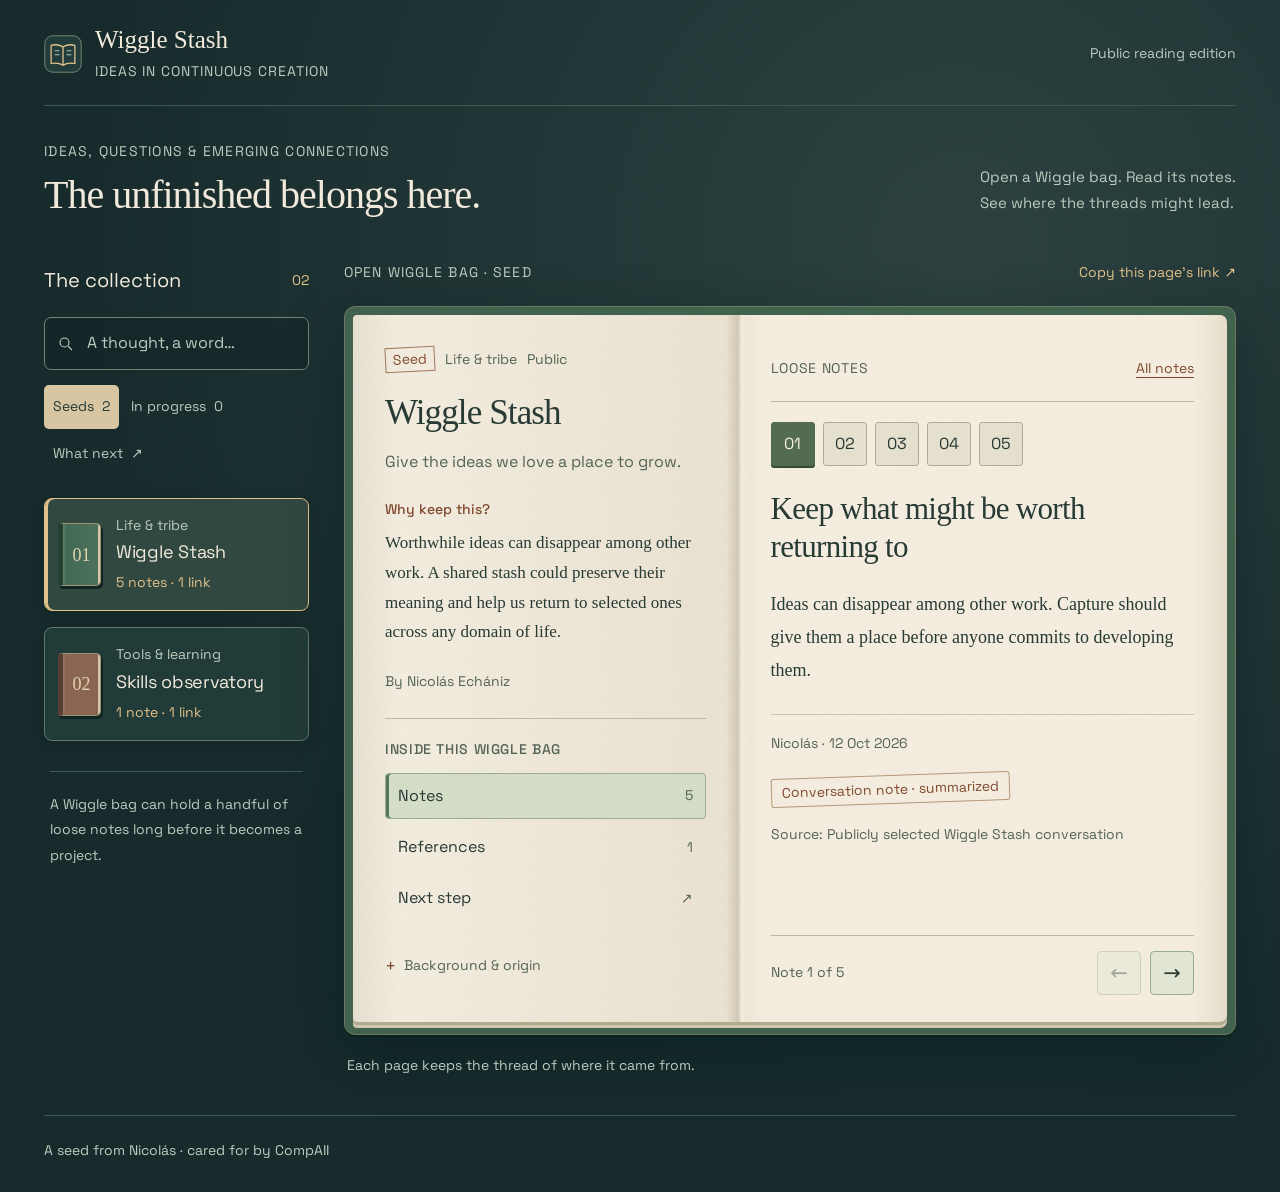
==== public/wiggle-stash/index.html @ ef26df91 "Move Wiggle Stash to its own URL and migrate active bag naming" ====
<!doctype html>
<html lang="en">
<head>
  <meta charset="utf-8">
  <meta name="viewport" content="width=device-width, initial-scale=1">
  <meta name="description" content="Shared Wiggle bags for ideas in continuous creation. Open a bag, read its notes and follow its linked material.">
  <meta name="theme-color" content="#172b2c">
  <title>Wiggle Stash · The tribe's exploration journal</title>
  <link rel="icon" href="mark.svg" type="image/svg+xml">
  <link rel="stylesheet" href="style.css">
  <script src="app.js" defer></script>
</head>
<body>
  <a class="skip" href="#notebook">Skip to the open notebook</a>
  <div class="shell">
    <header class="masthead"><a class="brand" href="./"><img src="mark.svg" width="38" height="38" alt=""><span>Wiggle Stash<small>IDEAS IN CONTINUOUS CREATION</small></span></a><div class="home-links"><span class="public-label">Public reading edition</span></div></header>
    <main>
      <div class="welcome"><div><p class="eyebrow">IDEAS, QUESTIONS & EMERGING CONNECTIONS</p><h1>The unfinished belongs here.</h1></div><p>Open a Wiggle bag. Read its notes. <br>See where the threads might lead.</p></div>
      <div class="desk">
        <aside class="collection" aria-labelledby="collection-title">
          <div class="collection-heading"><h2 id="collection-title">The collection</h2><span id="collection-count">—</span></div>
          <label class="search"><span class="sr-only">Search Wiggle bags and notes</span><svg width="18" height="18" viewBox="0 0 24 24" fill="none" aria-hidden="true"><circle cx="10" cy="10" r="6" stroke="currentColor" stroke-width="1.5"/><path d="m15 15 5 5" stroke="currentColor" stroke-width="1.5"/></svg><input id="search" type="search" placeholder="A thought, a word…" autocomplete="off"></label>
          <div class="views" role="group" aria-label="Wiggle bag collection view"><button type="button" data-view="seeds" aria-pressed="true">Seeds <span id="seed-count">—</span></button><button type="button" data-view="progress" aria-pressed="false">In progress <span id="progress-count">—</span></button><button type="button" data-view="next" aria-pressed="false">What next <span aria-hidden="true">↗</span></button></div>
          <div id="bags" class="bag-list"><p class="loading">Opening the collection…</p></div>
          <p class="collection-note">A Wiggle bag can hold a handful of loose notes long before it becomes a project.</p>
          <p class="sr-only" id="result-status" role="status" aria-live="polite"></p>
        </aside>
        <section class="notebook-area" id="notebook" aria-label="Open Wiggle bag" tabindex="-1">
          <div class="notebook-topline"><span id="notebook-label">OPEN WIGGLE BAG</span><button type="button" id="share" disabled>Copy this page's link <span aria-hidden="true">↗</span></button></div>
          <div class="binding" id="binding" hidden>
            <div class="book-spread">
              <section class="context-page" id="bag-context" aria-label="Wiggle bag background"></section>
              <section class="entry-page" aria-labelledby="entry-title">
                <div class="entry-topline"><span id="entry-section">LOOSE NOTES</span><button type="button" id="show-notes">All notes</button></div>
                <div id="note-index" class="note-index" role="group" aria-label="Choose a note"></div>
                <div class="entry-content" id="entry-content"></div>
                <div class="entry-footer"><span id="page-position"></span><div class="page-turns"><button type="button" id="previous" aria-label="Previous note">←</button><button type="button" id="next" aria-label="Next note">→</button></div></div>
              </section>
            </div>
          </div>
          <div id="empty-reader" class="empty-reader"><h2>A place for what comes next.</h2><p>The first Wiggle bags are opening.</p></div>
          <div class="notebook-bottomline"><p id="reader-hint">Every page keeps the thread of where it came from.</p><span id="share-status" role="status"></span></div>
        </section>
      </div>
    </main>
    <footer><span>A seed from Nicolás · cared for by CompAII</span></footer>
    <noscript><p class="no-script">Wiggle Stash needs JavaScript to open its Wiggle bags. Ideas can rest here before becoming projects; we care for the stash through conversation.</p></noscript>
  </div>
</body>
</html>
---- public/wiggle-stash/style.css ----
@font-face {font-family:'Space Grotesk';src:url('fonts/space-grotesk-latin.woff2') format('woff2');font-weight:300 700;font-style:normal;font-display:swap}
:root {color-scheme:dark;--desk:#172b2c;--ink:#f1eadc;--muted:#bdcbbf;--amber:#e1c18a;--paper:#f0e9dc;--paper-ink:#283a34;--paper-muted:#536356;--rust:#81492e;--line:#405752;--serif:Georgia,'Times New Roman',serif}
* {box-sizing:border-box}
body {margin:0;background:radial-gradient(ellipse at 75% 20%,#2c4140,transparent 65%),var(--desk);color:var(--ink);font:16px/1.65 'Space Grotesk',system-ui,sans-serif}
button,input {font:inherit}
button {cursor:pointer;touch-action:manipulation}
a {color:var(--amber);text-decoration:none}
a:hover {text-decoration:underline}
button:focus-visible,a:focus-visible,input:focus-visible,section[tabindex]:focus-visible {outline:2px solid var(--amber);outline-offset:4px}
button:disabled {cursor:default;opacity:.4}
[hidden] {display:none!important}
.shell {max-width:1510px;padding:0 44px;margin:0 auto}
.masthead {display:flex;align-items:center;justify-content:space-between;gap:20px;flex-wrap:wrap;padding:25px 0 23px;border-bottom:1px solid var(--line)}
.brand {display:flex;align-items:center;gap:13px;color:var(--ink);font:25px/1.2 var(--serif)}
.brand img {flex-shrink:0}
.brand small {display:block;font:14px/1.6 'Space Grotesk',sans-serif;letter-spacing:.065em;color:var(--muted);margin-top:5px}
.home-links {display:flex;align-items:center;gap:23px;font-size:14px;flex-wrap:wrap}
.public-label {color:var(--muted)}
.home-links a {color:var(--ink)}
.home-links a span {color:var(--amber);margin-left:6px}
.welcome {display:flex;align-items:end;justify-content:space-between;gap:24px;flex-wrap:wrap;padding:35px 0 32px}
.eyebrow {font-size:14px;line-height:1.5;color:var(--muted);letter-spacing:.09em;margin:0 0 10px}
h1 {font:40px/1.15 var(--serif);letter-spacing:-.025em;margin:0}
.welcome>p {font-size:15px;color:var(--muted);margin:0 0 3px;line-height:1.7}
.desk {display:grid;grid-template-columns:265px minmax(0,1fr);gap:35px;align-items:start}
.collection {padding:14px 0 0;min-width:0}
.collection-heading {display:flex;justify-content:space-between;align-items:center;gap:12px;margin-bottom:20px}
.collection-heading h2 {font-size:20px;font-weight:400;margin:0}
.collection-heading>span {color:var(--amber);font-size:14px}
.search {display:flex;align-items:center;gap:10px;border:1px solid #708476;border-radius:7px;padding:11px 12px;color:var(--muted);background:#12222580}
.search svg {flex-shrink:0}
.search input {color:var(--ink);font-size:16px;background:none;border:0;min-width:0;width:100%}
.search input::placeholder {color:var(--muted)}
.views {display:flex;gap:3px;flex-wrap:wrap;margin:15px 0 22px}
.views button {border:0;background:none;color:var(--muted);font-size:14px;min-height:44px;padding:6px 9px;border-radius:5px}
.views button span {margin-left:4px}
.views button[aria-pressed=true] {background:#d8c6a3;color:#263b34}
.bag-list {display:flex;flex-direction:column;gap:16px}
.bag-choice {display:flex;align-items:center;gap:15px;width:100%;text-align:left;color:var(--ink);padding:16px 13px;background:#213b38;border:1px solid #61796d;border-radius:8px;box-shadow:0 4px 16px #07151333;transition:border-color .15s,background .15s}
.bag-choice[aria-pressed=true] {background:#314840;border-color:var(--amber);box-shadow:inset 3px 0 0 var(--amber),0 4px 16px #07151333}
.bag-choice:hover {background:#354d44;border-color:var(--amber)}
.mini-journal {display:grid;place-items:center;flex-shrink:0;width:43px;height:63px;border-radius:2px 5px 5px 2px;border:1px solid #9b9475;border-left:5px solid #233f34;background:linear-gradient(90deg,#628368 0%,#426a56 8%,#4c715b 95%,#d4c7ac 95%);color:#e5d4b0;box-shadow:2px 3px 0 #102522;font:18px/1 var(--serif)}
.bag-choice:nth-child(2n) .mini-journal {background:linear-gradient(90deg,#9d7763 0%,#896552 8%,#896552 95%,#d4c7ac 95%);border-left-color:#573f36}
.choice-copy {display:block;min-width:0}
.choice-domain {font-size:14px;color:var(--muted);display:block;line-height:1.45}
.choice-title {font-size:18px;line-height:1.35;display:block;margin:5px 0 7px;letter-spacing:-.015em}
.choice-count {font-size:14px;color:var(--amber);display:block}
.collection-note {color:var(--muted);font-size:14px;line-height:1.8;margin:30px 6px 0;border-top:1px solid var(--line);padding-top:20px}
.notebook-area {min-width:0}
.notebook-topline {display:flex;justify-content:space-between;align-items:center;gap:14px;margin:0 0 12px;flex-wrap:wrap;font-size:14px;color:var(--muted)}
.notebook-topline>span {letter-spacing:.08em}
#share {font-size:14px;color:var(--amber);background:none;border:0;padding:8px 0;min-height:44px}
.binding {border:1px solid #6e7964;border-radius:11px;background:#41634d;padding:8px 8px 12px;box-shadow:0 20px 55px #05181870,0 2px 0 #102522}
.book-spread {position:relative;display:grid;grid-template-columns:44% 56%;border-radius:4px 7px 7px 4px;overflow:hidden;min-height:650px;box-shadow:0 3px 0 #b0ac91,0 6px 0 #d2c6ae}
.book-spread::after {content:'';position:absolute;left:44%;top:0;bottom:0;width:24px;transform:translateX(-50%);background:linear-gradient(90deg,transparent,#66533a2b 45%,#4c3a2326 50%,#fffbeb55 65%,transparent);pointer-events:none}
.context-page,.entry-page {color:var(--paper-ink);background:var(--paper);min-width:0}
.context-page {padding:32px 32px 34px;background:linear-gradient(90deg,#e5dfd0,#f2ecde 12%,#e9e1d0 99%);position:relative}
.entry-page {padding:31px 33px 27px;background:linear-gradient(90deg,#e9e1d0,#f4eddf 5%,#f4eddf 93%,#e5ddca);display:flex;flex-direction:column;position:relative}
.context-page::before,.entry-page::before {content:'';position:absolute;inset:0;opacity:.2;pointer-events:none;background-image:url("data:image/svg+xml,%3Csvg viewBox='0 0 150 150' xmlns='http://www.w3.org/2000/svg'%3E%3Cfilter id='n'%3E%3CfeTurbulence type='fractalNoise' baseFrequency='.8' numOctaves='3' stitchTiles='stitch'/%3E%3C/filter%3E%3Crect width='100%25' height='100%25' opacity='.15' filter='url(%23n)'/%3E%3C/svg%3E")}
.context-page>* ,.entry-page>* {position:relative}
.bag-meta {display:flex;align-items:center;gap:10px;flex-wrap:wrap;font-size:14px;color:var(--paper-muted);margin:0 0 21px}
.seed-stamp {color:var(--rust);border:1px solid #a2785a;display:inline-flex;padding:1px 7px;line-height:1.5;transform:rotate(-3deg);font-size:14px}
.bag-title {font:35px/1.12 var(--serif);letter-spacing:-.025em;margin:0 0 16px;overflow-wrap:anywhere}
.bag-subtitle {color:var(--paper-muted);font-size:16px;line-height:1.65;margin:0 0 23px}
.why-label {color:var(--rust);font-size:14px;font-weight:500;margin:0 0 7px}
.why-body {font:17px/1.75 var(--serif);margin:0 0 23px}
.bag-author {font-size:14px;line-height:1.6;color:var(--paper-muted);margin:0 0 26px}
.contents-title {color:var(--paper-muted);font-size:14px;font-weight:500;letter-spacing:.045em;border-top:1px solid #b8baa7;padding-top:19px;margin:0 0 11px}
.contents {display:flex;flex-direction:column;gap:5px}
.contents button {background:none;border:1px solid transparent;border-radius:4px;color:var(--paper-ink);font-size:16px;text-align:left;display:flex;justify-content:space-between;align-items:center;gap:12px;padding:9px 12px;min-height:44px}
.contents button span {color:var(--paper-muted);font-size:14px}
.contents button[aria-pressed=true] {background:#d3ddc7;border-color:#99ab92;box-shadow:inset 3px 0 0 #58765a}
.contents button:hover {border-color:#7e9175}
.context-page details {font-size:14px;line-height:1.75;color:var(--paper-muted);margin-top:22px}
.context-page summary {cursor:pointer;min-height:44px;display:flex;align-items:center;gap:8px;list-style:none}
.context-page summary::before {content:'+';font-size:18px;color:var(--rust)}
.context-page details[open] summary::before {content:'−'}
.context-page details p {margin:5px 0 16px}
.context-page details h3 {color:var(--paper-ink);font-size:14px;font-weight:500;margin:17px 0 4px}
.context-page button:focus-visible,.entry-page button:focus-visible,.entry-page a:focus-visible,.context-page summary:focus-visible {outline-color:#85532e}
.entry-topline {display:flex;align-items:center;justify-content:space-between;gap:16px;flex-wrap:wrap;font-size:14px;color:var(--paper-muted);letter-spacing:.05em;border-bottom:1px solid #b8baa7;padding-bottom:11px;min-height:46px}
#show-notes {background:none;color:var(--rust);font-size:14px;border:0;min-height:44px;padding:4px 0;text-decoration:underline;text-underline-offset:4px;letter-spacing:0}
.note-index {display:flex;flex-wrap:wrap;gap:8px;margin:20px 0 24px}
.note-index button {min-width:44px;min-height:44px;border:1px solid #aaaf99;border-radius:3px;color:var(--paper-ink);background:#e5dfce;font-size:16px}
.note-index button[aria-pressed=true] {background:#536b51;color:#f8f1df;border-color:#536b51;box-shadow:0 2px 0 #324c33}
.note-index button:hover {border-color:var(--rust)}
.entry-content {flex:1;min-width:0;overflow-wrap:anywhere;padding-bottom:24px}
.note-heading {font:31px/1.2 var(--serif);letter-spacing:-.022em;color:var(--paper-ink);margin:0 0 23px}
.note-body {font:18px/1.85 var(--serif);margin:0 0 26px;white-space:pre-line}
.note-attribution {color:var(--paper-muted);font-size:14px;margin:0 0 20px;padding-top:17px;border-top:1px solid #c3c6b3;line-height:1.7}
.note-type {display:inline-block;color:var(--rust);font-size:14px;border:1px solid #b39979;padding:3px 10px;transform:rotate(-2deg);border-radius:3px;line-height:1.5}
.source-detail {color:var(--paper-muted);font-size:14px;line-height:1.7;margin:19px 0 0}
.entry-footer {display:flex;align-items:center;justify-content:space-between;gap:16px;border-top:1px solid #b8baa7;padding-top:15px;margin-top:15px;flex-wrap:wrap}
#page-position {color:var(--paper-muted);font-size:14px}
.page-turns {display:flex;gap:9px}
.page-turns button {border:1px solid #9aab91;border-radius:4px;background:#e1e5d4;color:var(--paper-ink);min-width:44px;min-height:44px;font-size:21px;line-height:1}
.notes-overview {display:grid;grid-template-columns:1fr;gap:14px}
.note-preview {text-align:left;padding:17px 19px;background:#e4d6b7;border:1px solid #b8a680;border-radius:2px 12px 4px 3px;box-shadow:0 3px 0 #cbbea3;transform:rotate(-.7deg);color:var(--paper-ink);display:block;width:100%}
.note-preview:nth-child(2n) {background:#d5dfcf;border-color:#a4b698;transform:rotate(.7deg)}
.note-preview:nth-child(3n) {background:#dfd6df;border-color:#b4a1b6}
.note-preview>span {display:block;font-size:14px;color:var(--paper-muted);line-height:1.6}
.note-preview strong {display:block;font:20px/1.3 var(--serif);margin:8px 0 11px}
.note-preview p {font-size:15px;line-height:1.65;margin:0 0 13px}
.note-preview:hover {box-shadow:0 5px 0 #b1aa8a;border-color:var(--rust)}
.reference-card {display:block;border:1px solid #9cae93;border-left:4px solid #6c8862;background:#e0e4d4;padding:21px 22px;border-radius:3px 10px 10px 3px;margin:22px 0;color:#345941;overflow-wrap:anywhere}
.reference-card strong {display:block;font:22px/1.3 var(--serif);margin-bottom:9px}
.reference-card span {font-size:14px;color:var(--paper-muted);display:block}
.next-label {font-size:14px;color:var(--rust);margin:12px 0}
.next-occasion {border-top:1px solid #bbc0aa;padding-top:18px;margin-top:30px}
.next-occasion h3 {font-size:15px;font-weight:500;color:#3b6347;margin:0 0 9px}
.next-occasion p {font:17px/1.8 var(--serif);margin:0}
.notebook-bottomline {display:flex;justify-content:space-between;align-items:start;gap:20px;padding:19px 3px 0;flex-wrap:wrap}
.notebook-bottomline p {margin:0;font-size:14px;color:var(--muted)}
#share-status {font-size:14px;color:var(--amber);overflow-wrap:anywhere}
.empty-reader {border:1px dashed #859587;border-radius:9px;padding:70px 35px;text-align:center;background:#213c3855;color:var(--muted)}
.empty-reader h2 {font:29px/1.3 var(--serif);color:var(--ink);margin:0 0 16px}
.empty-reader p {margin:0}
.empty-reader button {margin-top:22px;min-height:44px;background:var(--amber);color:#243c32;border:0;border-radius:5px;padding:10px 19px}
.collection-empty {color:var(--muted);padding:15px 5px}
.loading {color:var(--muted)}
footer {display:flex;align-items:center;justify-content:space-between;gap:20px;flex-wrap:wrap;font-size:14px;color:var(--muted);border-top:1px solid var(--line);margin-top:38px;padding:23px 0 30px}
footer a {color:var(--muted)}
.skip {position:fixed;top:-100px;left:20px;z-index:10;background:var(--paper);color:var(--paper-ink);padding:12px 18px;border-radius:5px}
.skip:focus {top:15px}
.sr-only {position:absolute;width:1px;height:1px;padding:0;margin:-1px;overflow:hidden;clip:rect(0,0,0,0);white-space:nowrap;border:0}
.no-script {padding:18px 0;color:var(--muted)}
@media(max-width:1150px) {.shell{padding:0 28px}.desk{grid-template-columns:230px minmax(0,1fr);gap:24px}.context-page,.entry-page{padding:26px 24px}.bag-title{font-size:30px}.note-heading{font-size:28px}.book-spread{grid-template-columns:43% 57%}.book-spread::after{left:43%}}
@media(max-width:950px) {.desk{grid-template-columns:1fr}.collection{display:grid;grid-template-columns:1fr 1fr;gap:15px 25px;padding:0}.collection-heading{margin:0;align-self:center}.search{align-self:center}.views{margin:0;align-self:center}.bag-list{grid-column:1/-1;display:grid;grid-template-columns:1fr 1fr}.collection-note{margin:0;border:0;padding:0;align-self:center}.notebook-topline{margin-top:0}.welcome{padding:27px 0}.book-spread{min-height:620px}.bag-title{font-size:33px}}
@media(max-width:650px) {.shell{padding:0 18px}.masthead{padding:20px 0;gap:15px}.brand{font-size:24px}.brand small{font-size:14px;letter-spacing:.015em}.brand img{width:32px;height:32px}.home-links{gap:15px}.public-label{display:none}.home-links a{font-size:14px}.welcome{display:block;padding:25px 0 22px}.welcome .eyebrow{font-size:14px;letter-spacing:.055em}h1{font-size:32px}.welcome>p{margin:13px 0 0;font-size:15px}.welcome>p br{display:none}.collection{gap:14px;grid-template-columns:1fr}.collection-heading{grid-column:1}.search{grid-column:1}.views{grid-column:1;gap:6px}.views button{padding:7px 10px}.collection-note{display:none}.bag-list{gap:12px;grid-template-columns:1fr 1fr}.bag-choice{align-items:start;padding:13px 11px;gap:10px}.mini-journal{width:28px;height:46px;font-size:16px;border-left-width:3px}.choice-domain{display:none}.choice-title{font-size:16px;margin:0 0 8px}.choice-count{font-size:14px}.desk{gap:23px}.notebook-topline{gap:6px;font-size:14px}.binding{padding:6px 6px 9px}.book-spread{display:flex;flex-direction:column;min-height:0}.book-spread::after{display:none}.context-page{padding:24px 24px 20px;background:#eee6d5;border-bottom:1px solid #b8baa7}.entry-page{padding:26px 24px;background:#f3ecdd;min-height:500px}.bag-meta{margin-bottom:15px}.bag-title{font-size:32px}.bag-subtitle{margin-bottom:16px}.why-label,.why-body,.bag-author{display:none}.contents-title{border:0;padding:0;margin:17px 0 8px}.contents{flex-direction:row;flex-wrap:wrap;gap:5px}.contents button{font-size:15px;padding:8px 10px}.contents button span{font-size:14px}.context-page details{margin:8px 0 0}.context-page details:not([open]) summary{min-height:34px}.context-page details[open] .mobile-why{display:block}.note-heading{font-size:28px}.note-body{font-size:18px}.note-index{margin:18px 0 24px}.notebook-bottomline{gap:12px}.note-preview{transform:rotate(-.4deg);padding:17px}.note-preview:nth-child(2n){transform:rotate(.4deg)}footer{gap:12px;margin-top:28px;padding:20px 0 26px}}
@media(max-width:360px) {.bag-list{grid-template-columns:1fr}.bag-choice{align-items:center}.mini-journal{width:35px;height:49px}.choice-domain{display:block}.choice-title{font-size:17px;margin:3px 0 5px}.collection-heading h2{font-size:19px}.context-page,.entry-page{padding:22px 19px}.bag-title{font-size:29px}.note-heading{font-size:26px}}
@media(prefers-reduced-motion:reduce) {*{animation:none!important;transition:none!important}html{scroll-behavior:auto}}
.mobile-why{display:none}.context-page details:not([open]) summary{min-height:44px}.entry-content>*{position:relative}
@media(max-width:650px){.welcome .eyebrow{display:none}.welcome h1{font-size:28px}.home-links{display:none}.welcome{padding:20px 0}.welcome>p{margin-top:10px}.context-page details[open] .mobile-why{display:block}}
.choice-copy{overflow-wrap:anywhere}.context-page,.entry-page{overflow-wrap:anywhere}.entry-topline>span{min-width:0}.brand small{overflow-wrap:anywhere}
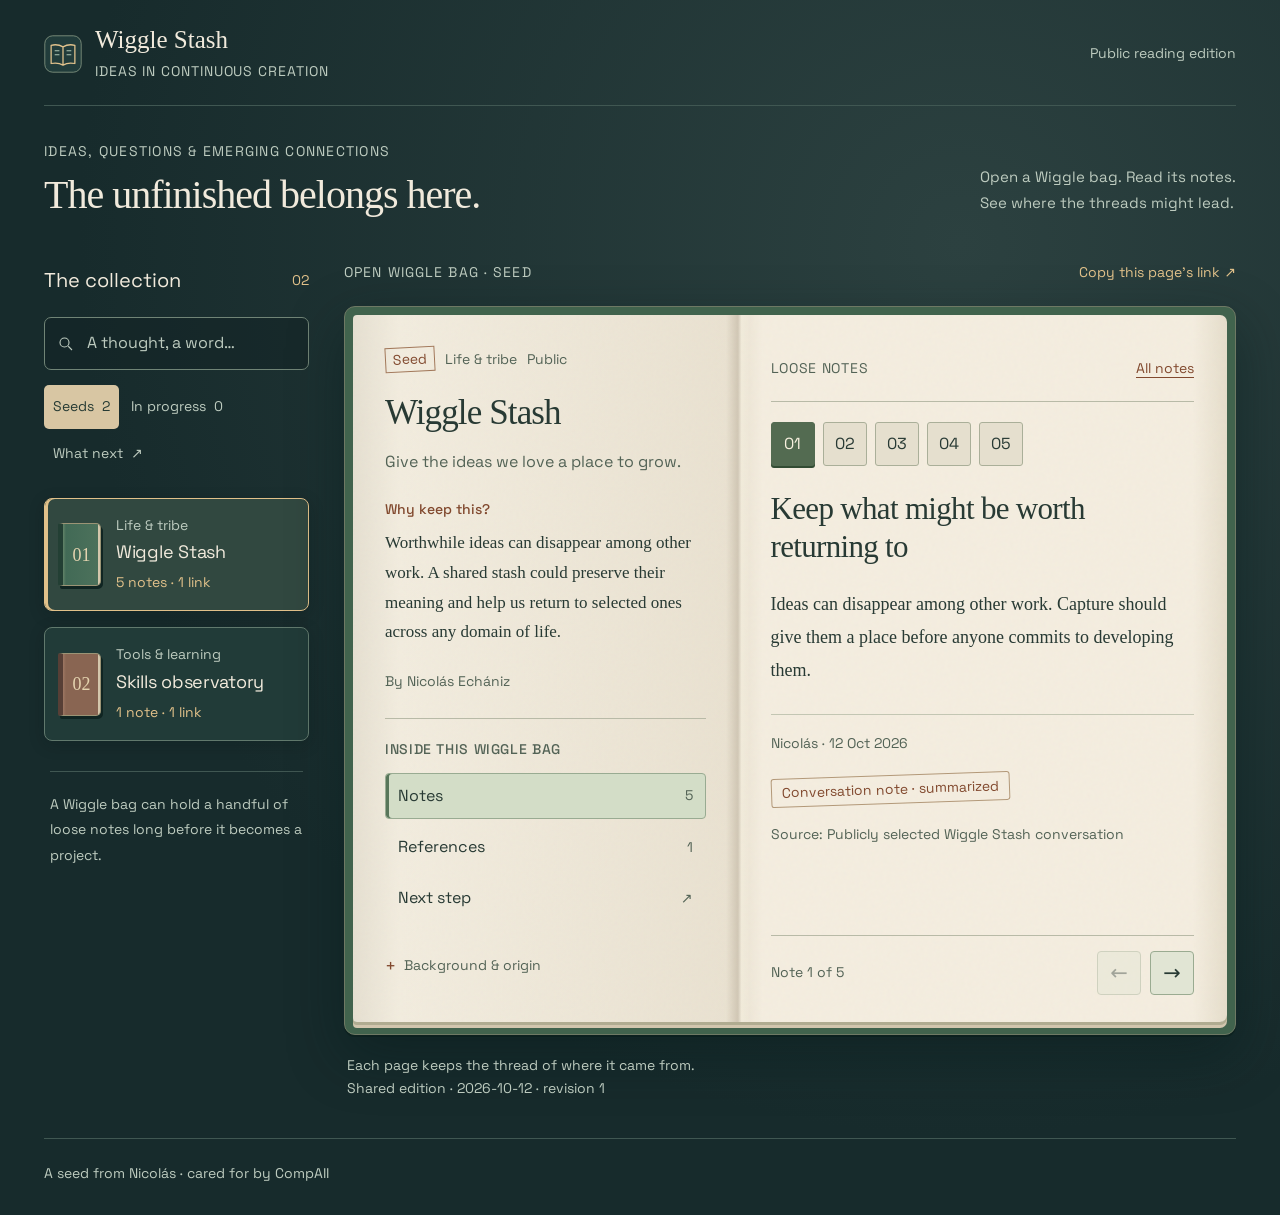
==== commit 31d281ca: "Add foreground capture with immutable revisions and shared bag packages" ====
--- a/public/wiggle-stash/index.html
+++ b/public/wiggle-stash/index.html
@@ -39,7 +39,7 @@
             </div>
           </div>
           <div id="empty-reader" class="empty-reader"><h2>A place for what comes next.</h2><p>The first Wiggle bags are opening.</p></div>
-          <div class="notebook-bottomline"><p id="reader-hint">Every page keeps the thread of where it came from.</p><span id="share-status" role="status"></span></div>
+          <div class="notebook-bottomline"><div><p id="reader-hint">Every page keeps the thread of where it came from.</p><p id="reader-version"></p></div><span id="share-status" role="status"></span></div>
         </section>
       </div>
     </main>
--- a/public/wiggle-stash/style.css
+++ b/public/wiggle-stash/style.css
@@ -86,7 +86,7 @@
 .note-index button:hover {border-color:var(--rust)}
 .entry-content {flex:1;min-width:0;overflow-wrap:anywhere;padding-bottom:24px}
 .note-heading {font:31px/1.2 var(--serif);letter-spacing:-.022em;color:var(--paper-ink);margin:0 0 23px}
-.note-body {font:18px/1.85 var(--serif);margin:0 0 26px;white-space:pre-line}
+.note-body {font:18px/1.85 var(--serif);margin:0 0 26px;white-space:pre-wrap;overflow-wrap:anywhere}
 .note-attribution {color:var(--paper-muted);font-size:14px;margin:0 0 20px;padding-top:17px;border-top:1px solid #c3c6b3;line-height:1.7}
 .note-type {display:inline-block;color:var(--rust);font-size:14px;border:1px solid #b39979;padding:3px 10px;transform:rotate(-2deg);border-radius:3px;line-height:1.5}
 .source-detail {color:var(--paper-muted);font-size:14px;line-height:1.7;margin:19px 0 0}
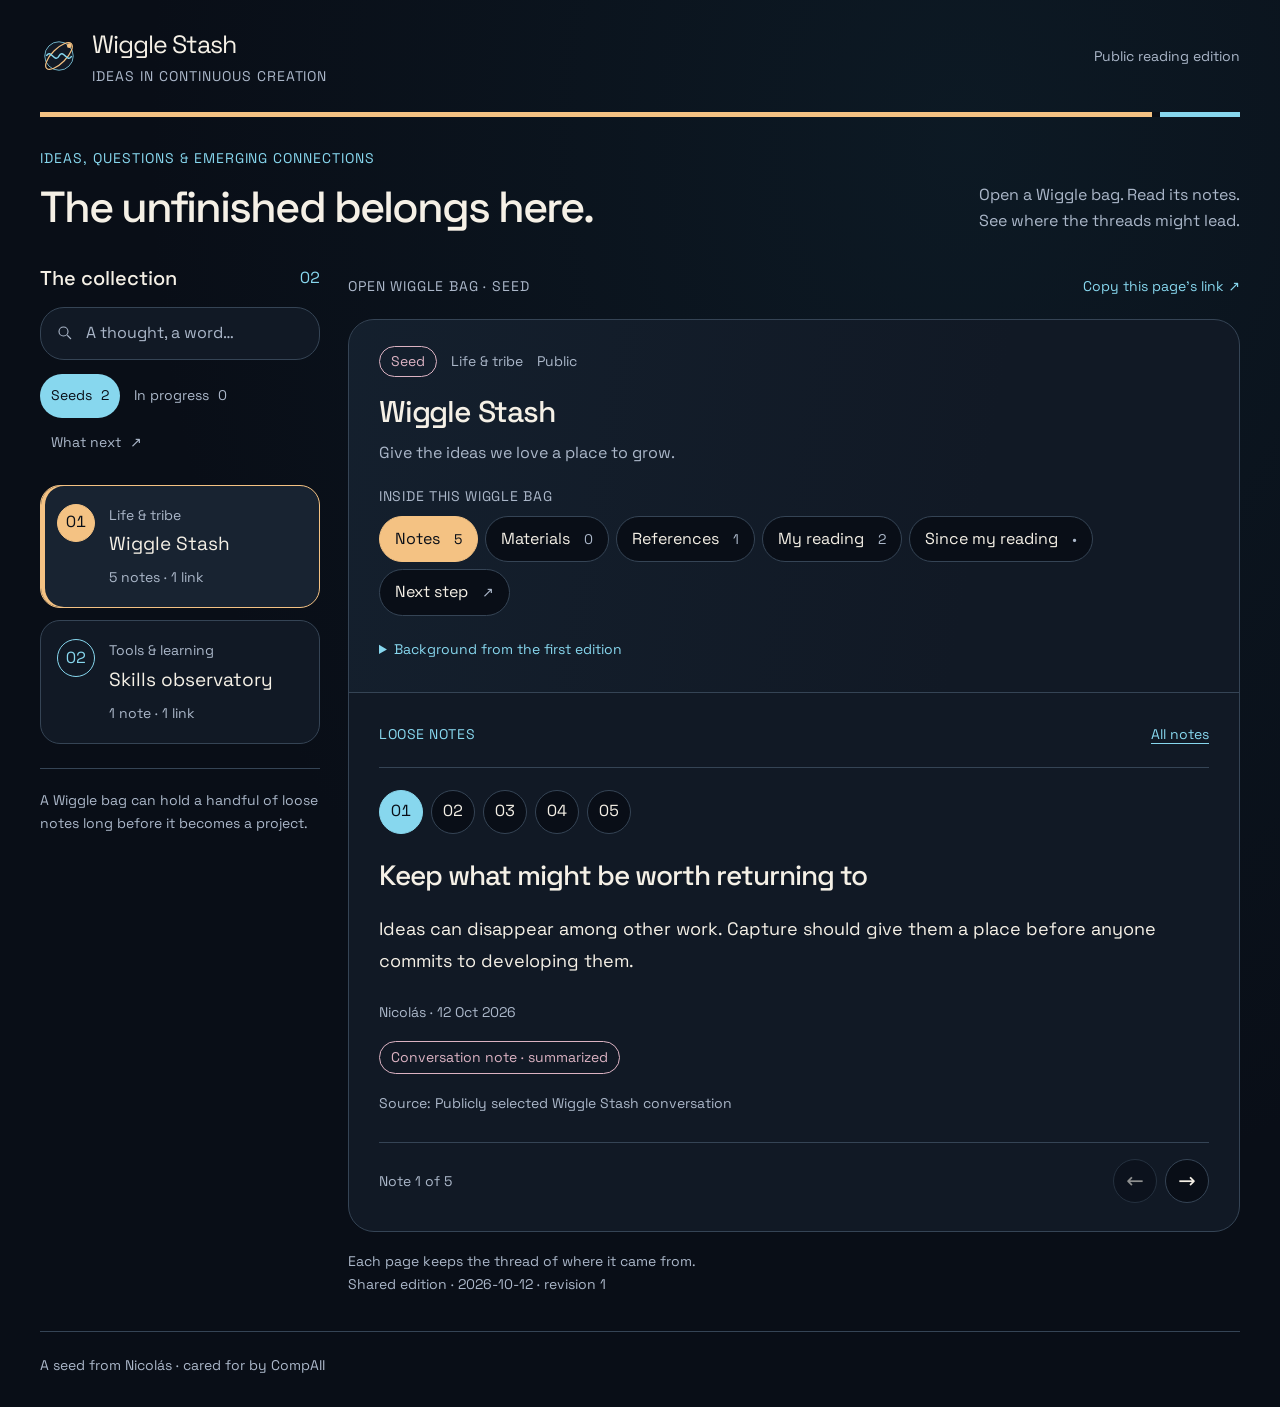
==== commit e5be83bf: "Apply Resonancia instruments to the shared Wiggle bag reading surface" ====
--- a/public/wiggle-stash/index.html
+++ b/public/wiggle-stash/index.html
@@ -2,16 +2,16 @@
 <html lang="en">
 <head>
   <meta charset="utf-8">
-  <meta name="viewport" content="width=device-width, initial-scale=1">
+  <meta name="viewport" content="width=device-width, initial-scale=1, viewport-fit=cover">
   <meta name="description" content="Shared Wiggle bags for ideas in continuous creation. Open a bag, read its notes and follow its linked material.">
-  <meta name="theme-color" content="#172b2c">
-  <title>Wiggle Stash · The tribe's exploration journal</title>
+  <meta name="theme-color" content="#090e17">
+  <title>Wiggle Stash · Ideas in continuous creation</title>
   <link rel="icon" href="mark.svg" type="image/svg+xml">
   <link rel="stylesheet" href="style.css">
   <script src="app.js" defer></script>
 </head>
 <body>
-  <a class="skip" href="#notebook">Skip to the open notebook</a>
+  <a class="skip" href="#notebook">Skip to the open Wiggle bag</a>
   <div class="shell">
     <header class="masthead"><a class="brand" href="./"><img src="mark.svg" width="38" height="38" alt=""><span>Wiggle Stash<small>IDEAS IN CONTINUOUS CREATION</small></span></a><div class="home-links"><span class="public-label">Public reading edition</span></div></header>
     <main>
--- a/public/wiggle-stash/style.css
+++ b/public/wiggle-stash/style.css
@@ -1,134 +1,7 @@
-@font-face {font-family:'Space Grotesk';src:url('fonts/space-grotesk-latin.woff2') format('woff2');font-weight:300 700;font-style:normal;font-display:swap}
-:root {color-scheme:dark;--desk:#172b2c;--ink:#f1eadc;--muted:#bdcbbf;--amber:#e1c18a;--paper:#f0e9dc;--paper-ink:#283a34;--paper-muted:#536356;--rust:#81492e;--line:#405752;--serif:Georgia,'Times New Roman',serif}
-* {box-sizing:border-box}
-body {margin:0;background:radial-gradient(ellipse at 75% 20%,#2c4140,transparent 65%),var(--desk);color:var(--ink);font:16px/1.65 'Space Grotesk',system-ui,sans-serif}
-button,input {font:inherit}
-button {cursor:pointer;touch-action:manipulation}
-a {color:var(--amber);text-decoration:none}
-a:hover {text-decoration:underline}
-button:focus-visible,a:focus-visible,input:focus-visible,section[tabindex]:focus-visible {outline:2px solid var(--amber);outline-offset:4px}
-button:disabled {cursor:default;opacity:.4}
-[hidden] {display:none!important}
-.shell {max-width:1510px;padding:0 44px;margin:0 auto}
-.masthead {display:flex;align-items:center;justify-content:space-between;gap:20px;flex-wrap:wrap;padding:25px 0 23px;border-bottom:1px solid var(--line)}
-.brand {display:flex;align-items:center;gap:13px;color:var(--ink);font:25px/1.2 var(--serif)}
-.brand img {flex-shrink:0}
-.brand small {display:block;font:14px/1.6 'Space Grotesk',sans-serif;letter-spacing:.065em;color:var(--muted);margin-top:5px}
-.home-links {display:flex;align-items:center;gap:23px;font-size:14px;flex-wrap:wrap}
-.public-label {color:var(--muted)}
-.home-links a {color:var(--ink)}
-.home-links a span {color:var(--amber);margin-left:6px}
-.welcome {display:flex;align-items:end;justify-content:space-between;gap:24px;flex-wrap:wrap;padding:35px 0 32px}
-.eyebrow {font-size:14px;line-height:1.5;color:var(--muted);letter-spacing:.09em;margin:0 0 10px}
-h1 {font:40px/1.15 var(--serif);letter-spacing:-.025em;margin:0}
-.welcome>p {font-size:15px;color:var(--muted);margin:0 0 3px;line-height:1.7}
-.desk {display:grid;grid-template-columns:265px minmax(0,1fr);gap:35px;align-items:start}
-.collection {padding:14px 0 0;min-width:0}
-.collection-heading {display:flex;justify-content:space-between;align-items:center;gap:12px;margin-bottom:20px}
-.collection-heading h2 {font-size:20px;font-weight:400;margin:0}
-.collection-heading>span {color:var(--amber);font-size:14px}
-.search {display:flex;align-items:center;gap:10px;border:1px solid #708476;border-radius:7px;padding:11px 12px;color:var(--muted);background:#12222580}
-.search svg {flex-shrink:0}
-.search input {color:var(--ink);font-size:16px;background:none;border:0;min-width:0;width:100%}
-.search input::placeholder {color:var(--muted)}
-.views {display:flex;gap:3px;flex-wrap:wrap;margin:15px 0 22px}
-.views button {border:0;background:none;color:var(--muted);font-size:14px;min-height:44px;padding:6px 9px;border-radius:5px}
-.views button span {margin-left:4px}
-.views button[aria-pressed=true] {background:#d8c6a3;color:#263b34}
-.bag-list {display:flex;flex-direction:column;gap:16px}
-.bag-choice {display:flex;align-items:center;gap:15px;width:100%;text-align:left;color:var(--ink);padding:16px 13px;background:#213b38;border:1px solid #61796d;border-radius:8px;box-shadow:0 4px 16px #07151333;transition:border-color .15s,background .15s}
-.bag-choice[aria-pressed=true] {background:#314840;border-color:var(--amber);box-shadow:inset 3px 0 0 var(--amber),0 4px 16px #07151333}
-.bag-choice:hover {background:#354d44;border-color:var(--amber)}
-.mini-journal {display:grid;place-items:center;flex-shrink:0;width:43px;height:63px;border-radius:2px 5px 5px 2px;border:1px solid #9b9475;border-left:5px solid #233f34;background:linear-gradient(90deg,#628368 0%,#426a56 8%,#4c715b 95%,#d4c7ac 95%);color:#e5d4b0;box-shadow:2px 3px 0 #102522;font:18px/1 var(--serif)}
-.bag-choice:nth-child(2n) .mini-journal {background:linear-gradient(90deg,#9d7763 0%,#896552 8%,#896552 95%,#d4c7ac 95%);border-left-color:#573f36}
-.choice-copy {display:block;min-width:0}
-.choice-domain {font-size:14px;color:var(--muted);display:block;line-height:1.45}
-.choice-title {font-size:18px;line-height:1.35;display:block;margin:5px 0 7px;letter-spacing:-.015em}
-.choice-count {font-size:14px;color:var(--amber);display:block}
-.collection-note {color:var(--muted);font-size:14px;line-height:1.8;margin:30px 6px 0;border-top:1px solid var(--line);padding-top:20px}
-.notebook-area {min-width:0}
-.notebook-topline {display:flex;justify-content:space-between;align-items:center;gap:14px;margin:0 0 12px;flex-wrap:wrap;font-size:14px;color:var(--muted)}
-.notebook-topline>span {letter-spacing:.08em}
-#share {font-size:14px;color:var(--amber);background:none;border:0;padding:8px 0;min-height:44px}
-.binding {border:1px solid #6e7964;border-radius:11px;background:#41634d;padding:8px 8px 12px;box-shadow:0 20px 55px #05181870,0 2px 0 #102522}
-.book-spread {position:relative;display:grid;grid-template-columns:44% 56%;border-radius:4px 7px 7px 4px;overflow:hidden;min-height:650px;box-shadow:0 3px 0 #b0ac91,0 6px 0 #d2c6ae}
-.book-spread::after {content:'';position:absolute;left:44%;top:0;bottom:0;width:24px;transform:translateX(-50%);background:linear-gradient(90deg,transparent,#66533a2b 45%,#4c3a2326 50%,#fffbeb55 65%,transparent);pointer-events:none}
-.context-page,.entry-page {color:var(--paper-ink);background:var(--paper);min-width:0}
-.context-page {padding:32px 32px 34px;background:linear-gradient(90deg,#e5dfd0,#f2ecde 12%,#e9e1d0 99%);position:relative}
-.entry-page {padding:31px 33px 27px;background:linear-gradient(90deg,#e9e1d0,#f4eddf 5%,#f4eddf 93%,#e5ddca);display:flex;flex-direction:column;position:relative}
-.context-page::before,.entry-page::before {content:'';position:absolute;inset:0;opacity:.2;pointer-events:none;background-image:url("data:image/svg+xml,%3Csvg viewBox='0 0 150 150' xmlns='http://www.w3.org/2000/svg'%3E%3Cfilter id='n'%3E%3CfeTurbulence type='fractalNoise' baseFrequency='.8' numOctaves='3' stitchTiles='stitch'/%3E%3C/filter%3E%3Crect width='100%25' height='100%25' opacity='.15' filter='url(%23n)'/%3E%3C/svg%3E")}
-.context-page>* ,.entry-page>* {position:relative}
-.bag-meta {display:flex;align-items:center;gap:10px;flex-wrap:wrap;font-size:14px;color:var(--paper-muted);margin:0 0 21px}
-.seed-stamp {color:var(--rust);border:1px solid #a2785a;display:inline-flex;padding:1px 7px;line-height:1.5;transform:rotate(-3deg);font-size:14px}
-.bag-title {font:35px/1.12 var(--serif);letter-spacing:-.025em;margin:0 0 16px;overflow-wrap:anywhere}
-.bag-subtitle {color:var(--paper-muted);font-size:16px;line-height:1.65;margin:0 0 23px}
-.why-label {color:var(--rust);font-size:14px;font-weight:500;margin:0 0 7px}
-.why-body {font:17px/1.75 var(--serif);margin:0 0 23px}
-.bag-author {font-size:14px;line-height:1.6;color:var(--paper-muted);margin:0 0 26px}
-.contents-title {color:var(--paper-muted);font-size:14px;font-weight:500;letter-spacing:.045em;border-top:1px solid #b8baa7;padding-top:19px;margin:0 0 11px}
-.contents {display:flex;flex-direction:column;gap:5px}
-.contents button {background:none;border:1px solid transparent;border-radius:4px;color:var(--paper-ink);font-size:16px;text-align:left;display:flex;justify-content:space-between;align-items:center;gap:12px;padding:9px 12px;min-height:44px}
-.contents button span {color:var(--paper-muted);font-size:14px}
-.contents button[aria-pressed=true] {background:#d3ddc7;border-color:#99ab92;box-shadow:inset 3px 0 0 #58765a}
-.contents button:hover {border-color:#7e9175}
-.context-page details {font-size:14px;line-height:1.75;color:var(--paper-muted);margin-top:22px}
-.context-page summary {cursor:pointer;min-height:44px;display:flex;align-items:center;gap:8px;list-style:none}
-.context-page summary::before {content:'+';font-size:18px;color:var(--rust)}
-.context-page details[open] summary::before {content:'−'}
-.context-page details p {margin:5px 0 16px}
-.context-page details h3 {color:var(--paper-ink);font-size:14px;font-weight:500;margin:17px 0 4px}
-.context-page button:focus-visible,.entry-page button:focus-visible,.entry-page a:focus-visible,.context-page summary:focus-visible {outline-color:#85532e}
-.entry-topline {display:flex;align-items:center;justify-content:space-between;gap:16px;flex-wrap:wrap;font-size:14px;color:var(--paper-muted);letter-spacing:.05em;border-bottom:1px solid #b8baa7;padding-bottom:11px;min-height:46px}
-#show-notes {background:none;color:var(--rust);font-size:14px;border:0;min-height:44px;padding:4px 0;text-decoration:underline;text-underline-offset:4px;letter-spacing:0}
-.note-index {display:flex;flex-wrap:wrap;gap:8px;margin:20px 0 24px}
-.note-index button {min-width:44px;min-height:44px;border:1px solid #aaaf99;border-radius:3px;color:var(--paper-ink);background:#e5dfce;font-size:16px}
-.note-index button[aria-pressed=true] {background:#536b51;color:#f8f1df;border-color:#536b51;box-shadow:0 2px 0 #324c33}
-.note-index button:hover {border-color:var(--rust)}
-.entry-content {flex:1;min-width:0;overflow-wrap:anywhere;padding-bottom:24px}
-.note-heading {font:31px/1.2 var(--serif);letter-spacing:-.022em;color:var(--paper-ink);margin:0 0 23px}
-.note-body {font:18px/1.85 var(--serif);margin:0 0 26px;white-space:pre-wrap;overflow-wrap:anywhere}
-.note-attribution {color:var(--paper-muted);font-size:14px;margin:0 0 20px;padding-top:17px;border-top:1px solid #c3c6b3;line-height:1.7}
-.note-type {display:inline-block;color:var(--rust);font-size:14px;border:1px solid #b39979;padding:3px 10px;transform:rotate(-2deg);border-radius:3px;line-height:1.5}
-.source-detail {color:var(--paper-muted);font-size:14px;line-height:1.7;margin:19px 0 0}
-.entry-footer {display:flex;align-items:center;justify-content:space-between;gap:16px;border-top:1px solid #b8baa7;padding-top:15px;margin-top:15px;flex-wrap:wrap}
-#page-position {color:var(--paper-muted);font-size:14px}
-.page-turns {display:flex;gap:9px}
-.page-turns button {border:1px solid #9aab91;border-radius:4px;background:#e1e5d4;color:var(--paper-ink);min-width:44px;min-height:44px;font-size:21px;line-height:1}
-.notes-overview {display:grid;grid-template-columns:1fr;gap:14px}
-.note-preview {text-align:left;padding:17px 19px;background:#e4d6b7;border:1px solid #b8a680;border-radius:2px 12px 4px 3px;box-shadow:0 3px 0 #cbbea3;transform:rotate(-.7deg);color:var(--paper-ink);display:block;width:100%}
-.note-preview:nth-child(2n) {background:#d5dfcf;border-color:#a4b698;transform:rotate(.7deg)}
-.note-preview:nth-child(3n) {background:#dfd6df;border-color:#b4a1b6}
-.note-preview>span {display:block;font-size:14px;color:var(--paper-muted);line-height:1.6}
-.note-preview strong {display:block;font:20px/1.3 var(--serif);margin:8px 0 11px}
-.note-preview p {font-size:15px;line-height:1.65;margin:0 0 13px}
-.note-preview:hover {box-shadow:0 5px 0 #b1aa8a;border-color:var(--rust)}
-.reference-card {display:block;border:1px solid #9cae93;border-left:4px solid #6c8862;background:#e0e4d4;padding:21px 22px;border-radius:3px 10px 10px 3px;margin:22px 0;color:#345941;overflow-wrap:anywhere}
-.reference-card strong {display:block;font:22px/1.3 var(--serif);margin-bottom:9px}
-.reference-card span {font-size:14px;color:var(--paper-muted);display:block}
-.next-label {font-size:14px;color:var(--rust);margin:12px 0}
-.next-occasion {border-top:1px solid #bbc0aa;padding-top:18px;margin-top:30px}
-.next-occasion h3 {font-size:15px;font-weight:500;color:#3b6347;margin:0 0 9px}
-.next-occasion p {font:17px/1.8 var(--serif);margin:0}
-.notebook-bottomline {display:flex;justify-content:space-between;align-items:start;gap:20px;padding:19px 3px 0;flex-wrap:wrap}
-.notebook-bottomline p {margin:0;font-size:14px;color:var(--muted)}
-#share-status {font-size:14px;color:var(--amber);overflow-wrap:anywhere}
-.empty-reader {border:1px dashed #859587;border-radius:9px;padding:70px 35px;text-align:center;background:#213c3855;color:var(--muted)}
-.empty-reader h2 {font:29px/1.3 var(--serif);color:var(--ink);margin:0 0 16px}
-.empty-reader p {margin:0}
-.empty-reader button {margin-top:22px;min-height:44px;background:var(--amber);color:#243c32;border:0;border-radius:5px;padding:10px 19px}
-.collection-empty {color:var(--muted);padding:15px 5px}
-.loading {color:var(--muted)}
-footer {display:flex;align-items:center;justify-content:space-between;gap:20px;flex-wrap:wrap;font-size:14px;color:var(--muted);border-top:1px solid var(--line);margin-top:38px;padding:23px 0 30px}
-footer a {color:var(--muted)}
-.skip {position:fixed;top:-100px;left:20px;z-index:10;background:var(--paper);color:var(--paper-ink);padding:12px 18px;border-radius:5px}
-.skip:focus {top:15px}
-.sr-only {position:absolute;width:1px;height:1px;padding:0;margin:-1px;overflow:hidden;clip:rect(0,0,0,0);white-space:nowrap;border:0}
-.no-script {padding:18px 0;color:var(--muted)}
-@media(max-width:1150px) {.shell{padding:0 28px}.desk{grid-template-columns:230px minmax(0,1fr);gap:24px}.context-page,.entry-page{padding:26px 24px}.bag-title{font-size:30px}.note-heading{font-size:28px}.book-spread{grid-template-columns:43% 57%}.book-spread::after{left:43%}}
-@media(max-width:950px) {.desk{grid-template-columns:1fr}.collection{display:grid;grid-template-columns:1fr 1fr;gap:15px 25px;padding:0}.collection-heading{margin:0;align-self:center}.search{align-self:center}.views{margin:0;align-self:center}.bag-list{grid-column:1/-1;display:grid;grid-template-columns:1fr 1fr}.collection-note{margin:0;border:0;padding:0;align-self:center}.notebook-topline{margin-top:0}.welcome{padding:27px 0}.book-spread{min-height:620px}.bag-title{font-size:33px}}
-@media(max-width:650px) {.shell{padding:0 18px}.masthead{padding:20px 0;gap:15px}.brand{font-size:24px}.brand small{font-size:14px;letter-spacing:.015em}.brand img{width:32px;height:32px}.home-links{gap:15px}.public-label{display:none}.home-links a{font-size:14px}.welcome{display:block;padding:25px 0 22px}.welcome .eyebrow{font-size:14px;letter-spacing:.055em}h1{font-size:32px}.welcome>p{margin:13px 0 0;font-size:15px}.welcome>p br{display:none}.collection{gap:14px;grid-template-columns:1fr}.collection-heading{grid-column:1}.search{grid-column:1}.views{grid-column:1;gap:6px}.views button{padding:7px 10px}.collection-note{display:none}.bag-list{gap:12px;grid-template-columns:1fr 1fr}.bag-choice{align-items:start;padding:13px 11px;gap:10px}.mini-journal{width:28px;height:46px;font-size:16px;border-left-width:3px}.choice-domain{display:none}.choice-title{font-size:16px;margin:0 0 8px}.choice-count{font-size:14px}.desk{gap:23px}.notebook-topline{gap:6px;font-size:14px}.binding{padding:6px 6px 9px}.book-spread{display:flex;flex-direction:column;min-height:0}.book-spread::after{display:none}.context-page{padding:24px 24px 20px;background:#eee6d5;border-bottom:1px solid #b8baa7}.entry-page{padding:26px 24px;background:#f3ecdd;min-height:500px}.bag-meta{margin-bottom:15px}.bag-title{font-size:32px}.bag-subtitle{margin-bottom:16px}.why-label,.why-body,.bag-author{display:none}.contents-title{border:0;padding:0;margin:17px 0 8px}.contents{flex-direction:row;flex-wrap:wrap;gap:5px}.contents button{font-size:15px;padding:8px 10px}.contents button span{font-size:14px}.context-page details{margin:8px 0 0}.context-page details:not([open]) summary{min-height:34px}.context-page details[open] .mobile-why{display:block}.note-heading{font-size:28px}.note-body{font-size:18px}.note-index{margin:18px 0 24px}.notebook-bottomline{gap:12px}.note-preview{transform:rotate(-.4deg);padding:17px}.note-preview:nth-child(2n){transform:rotate(.4deg)}footer{gap:12px;margin-top:28px;padding:20px 0 26px}}
-@media(max-width:360px) {.bag-list{grid-template-columns:1fr}.bag-choice{align-items:center}.mini-journal{width:35px;height:49px}.choice-domain{display:block}.choice-title{font-size:17px;margin:3px 0 5px}.collection-heading h2{font-size:19px}.context-page,.entry-page{padding:22px 19px}.bag-title{font-size:29px}.note-heading{font-size:26px}}
-@media(prefers-reduced-motion:reduce) {*{animation:none!important;transition:none!important}html{scroll-behavior:auto}}
-.mobile-why{display:none}.context-page details:not([open]) summary{min-height:44px}.entry-content>*{position:relative}
-@media(max-width:650px){.welcome .eyebrow{display:none}.welcome h1{font-size:28px}.home-links{display:none}.welcome{padding:20px 0}.welcome>p{margin-top:10px}.context-page details[open] .mobile-why{display:block}}
-.choice-copy{overflow-wrap:anywhere}.context-page,.entry-page{overflow-wrap:anywhere}.entry-topline>span{min-width:0}.brand small{overflow-wrap:anywhere}
+@font-face{font-family:'Space Grotesk';src:url('fonts/space-grotesk-latin.woff2') format('woff2');font-weight:300 700;font-style:normal;font-display:swap}
+:root{color-scheme:dark;--space:#090e17;--panel:#111925;--panel2:#182331;--ink:#f5f0e6;--muted:#abb7c9;--amber:#f4c283;--cyan:#87d7ee;--mauve:#dcb3c3;--green:#a8dac6;--line:#354455}
+*{box-sizing:border-box}body{margin:0;background:radial-gradient(ellipse at 75% 10%,#173b4b40,transparent 60%),var(--space);color:var(--ink);font:16px/1.65 'Space Grotesk',system-ui,sans-serif;-webkit-font-smoothing:antialiased}button,input{font:inherit}button{cursor:pointer;touch-action:manipulation;min-height:44px;color:inherit}a{color:var(--cyan);text-underline-offset:4px}button:focus-visible,a:focus-visible,input:focus-visible,summary:focus-visible,section[tabindex]:focus-visible{outline:3px solid var(--cyan);outline-offset:4px}button:disabled{cursor:default;opacity:.55}[hidden]{display:none!important}p{margin:0 0 18px}h1,h2,h3,h4,h5{font-weight:500;line-height:1.25}svg,img{max-width:100%}.shell{max-width:1470px;padding:0 40px;margin:auto}.masthead{display:flex;align-items:center;justify-content:space-between;gap:20px;flex-wrap:wrap;padding:24px 0;border-bottom:5px solid var(--amber);position:relative}.masthead:after{content:'';position:absolute;right:0;bottom:-5px;width:80px;height:5px;background:var(--cyan);border-left:8px solid var(--space)}.brand{display:flex;align-items:center;gap:14px;color:var(--ink);font-size:25px;letter-spacing:-.04em;text-decoration:none}.brand small{display:block;font-size:14px;letter-spacing:.07em;color:var(--muted)}.brand img{flex:none}.home-links{font-size:14px;color:var(--muted)}.welcome{display:flex;align-items:end;justify-content:space-between;gap:24px;padding:30px 0}.eyebrow{font-size:14px;letter-spacing:.07em;color:var(--cyan);margin-bottom:10px}h1{font-size:clamp(30px,3.4vw,46px);letter-spacing:-.045em;margin:0}.welcome>p{color:var(--muted);margin:0;max-width:390px}.desk{display:grid;grid-template-columns:280px minmax(0,1fr);gap:28px;align-items:start}.collection{min-width:0}.collection-heading{display:flex;align-items:center;justify-content:space-between;gap:10px;margin-bottom:16px}.collection-heading h2{font-size:20px;margin:0}.collection-heading>span{color:var(--cyan);font-variant-numeric:tabular-nums}.search{display:flex;align-items:center;gap:10px;border:1px solid var(--line);border-radius:24px;padding:11px 15px;background:var(--panel);color:var(--muted)}.search svg{flex:none}.search input{background:none;border:0;min-width:0;width:100%;color:var(--ink);font-size:16px}.search input::placeholder{color:var(--muted)}.views{display:flex;gap:3px;flex-wrap:wrap;margin:14px 0 20px}.views button{background:none;border:0;border-radius:24px;font-size:14px;padding:7px 11px;color:var(--muted)}.views button span{margin-left:5px}.views button[aria-pressed=true]{background:var(--cyan);color:var(--space)}.bag-list{display:grid;gap:12px}.bag-choice{display:flex;align-items:start;gap:14px;width:100%;padding:18px 16px;background:var(--panel);border:1px solid var(--line);border-radius:20px;text-align:left}.bag-choice:hover{border-color:var(--cyan)}.bag-choice[aria-pressed=true]{border-color:var(--amber);box-shadow:inset 4px 0 var(--amber);background:var(--panel2)}.mini-journal{display:grid;place-items:center;flex:none;width:38px;height:38px;border:1px solid var(--cyan);border-radius:50%;font-size:16px;color:var(--cyan);font-variant-numeric:tabular-nums}.bag-choice[aria-pressed=true] .mini-journal{background:var(--amber);color:var(--space);border-color:var(--amber)}.choice-copy{min-width:0;overflow-wrap:anywhere}.choice-domain{display:block;color:var(--muted);font-size:14px}.choice-title{display:block;font-size:19px;line-height:1.35;margin:4px 0 10px}.choice-count{display:block;color:var(--muted);font-size:14px}.collection-note{color:var(--muted);font-size:14px;margin:24px 0 0;padding-top:20px;border-top:1px solid var(--line)}.notebook-area{min-width:0}.notebook-topline{display:flex;justify-content:space-between;align-items:center;gap:14px;flex-wrap:wrap;font-size:14px;color:var(--muted);margin-bottom:10px}.notebook-topline>span{letter-spacing:.06em}#share{border:0;background:none;color:var(--cyan);padding:8px 0;font-size:14px}.binding{border:1px solid var(--line);border-radius:26px;background:var(--panel);overflow:hidden}.book-spread{display:flex;flex-direction:column;min-width:0}.context-page{padding:26px 30px 20px;border-bottom:1px solid var(--line);background:linear-gradient(100deg,#1d334640,transparent 70%);min-width:0}.bag-meta{display:flex;align-items:center;gap:14px;flex-wrap:wrap;font-size:14px;color:var(--muted);margin-bottom:16px}.seed-stamp{color:var(--mauve);border:1px solid var(--mauve);border-radius:24px;padding:3px 11px}.bag-title{font-size:30px;letter-spacing:-.04em;margin:0 0 10px;overflow-wrap:anywhere}.bag-subtitle{font-size:16px;color:var(--muted);margin:0 0 14px;max-width:65ch}.contents-title{font-size:14px;color:var(--muted);letter-spacing:.05em;margin:18px 0 8px}.contents{display:flex;flex-wrap:wrap;gap:7px}.contents button{display:flex;align-items:center;justify-content:space-between;gap:14px;padding:9px 15px;background:var(--space);border:1px solid var(--line);border-radius:24px;font-size:16px}.contents button span{font-size:14px;color:var(--muted)}.contents button[aria-pressed=true]{background:var(--amber);border-color:var(--amber);color:var(--space)}.contents button[aria-pressed=true] span{color:var(--space)}.contents button:hover{border-color:var(--cyan)}.bag-background{font-size:14px;color:var(--muted);margin-top:12px}.bag-background h3{font-size:16px;color:var(--ink);margin:16px 0 8px}.bag-background p{max-width:65ch;margin-bottom:12px}.mobile-why{display:block}summary{cursor:pointer;min-height:44px;padding:10px 0;color:var(--cyan)}.entry-page{padding:20px 30px 28px;min-width:0;display:flex;flex-direction:column;min-height:460px}.entry-topline{display:flex;align-items:center;justify-content:space-between;gap:16px;flex-wrap:wrap;font-size:14px;color:var(--cyan);letter-spacing:.04em;border-bottom:1px solid var(--line);padding-bottom:10px;margin-bottom:22px}#show-notes{background:none;color:var(--cyan);border:0;font-size:14px;padding:4px 0;text-decoration:underline;text-underline-offset:4px}.note-index{display:flex;flex-wrap:wrap;gap:8px;margin:0 0 24px}.note-index button{min-width:44px;background:var(--space);border:1px solid var(--line);border-radius:50%;font-variant-numeric:tabular-nums}.note-index button[aria-pressed=true]{background:var(--cyan);border-color:var(--cyan);color:var(--space)}.entry-content{flex:1;min-width:0;overflow-wrap:anywhere}.note-heading{font-size:28px;letter-spacing:-.035em;margin:0 0 20px}.note-body{font-size:18px;line-height:1.8;margin:0 0 24px;white-space:pre-wrap;max-width:68ch}.note-attribution{font-size:14px;color:var(--muted);margin:0 0 16px;line-height:1.7}.note-type{display:inline-block;color:var(--mauve);border:1px solid var(--mauve);font-size:14px;padding:4px 11px;border-radius:24px}.source-detail{font-size:14px;line-height:1.7;color:var(--muted);margin:18px 0 0;overflow-wrap:anywhere}.entry-footer{display:flex;align-items:center;justify-content:space-between;gap:14px;flex-wrap:wrap;border-top:1px solid var(--line);padding-top:16px;margin-top:26px}#page-position{font-size:14px;color:var(--muted)}.page-turns{display:flex;gap:8px}.page-turns button{background:var(--space);border:1px solid var(--line);border-radius:50%;min-width:44px;font-size:21px}.notes-overview{display:grid;gap:12px}.note-preview{display:block;width:100%;text-align:left;padding:20px;border:1px solid var(--line);border-left:3px solid var(--cyan);border-radius:4px 18px 18px 4px;background:var(--space)}.note-preview>span{display:block;font-size:14px;color:var(--muted)}.note-preview strong{display:block;font-size:21px;font-weight:500;margin:8px 0 10px}.note-preview p{font-size:16px;margin-bottom:12px}.note-preview:hover{border-color:var(--cyan)}.material-card{padding:18px 0;border-bottom:1px solid var(--line)}.material-card h4{font-size:21px;margin:0 0 12px}.material-card audio,.material-card video,.material-card img{display:block;max-width:100%;margin:15px 0}.material-card audio{width:100%}.material-card details{margin-top:18px}.material-download{padding:10px 16px;border:1px solid var(--cyan);border-radius:24px;background:var(--space);color:var(--cyan)}.reading-history{display:flex;flex-wrap:wrap;gap:8px;margin:18px 0 24px}.reading-history button{padding:8px 15px;background:var(--space);border:1px solid var(--line);border-radius:24px}.reading-history button[aria-pressed=true]{background:var(--mauve);border-color:var(--mauve);color:var(--space)}.connections-heading{font-size:20px;margin:28px 0 16px}.connection-map{display:grid;gap:14px}.connection-card{border-left:3px solid var(--cyan);border-radius:3px 16px 16px 3px;padding:18px 22px;background:var(--space)}.connection-card h5{font-size:20px;margin:0 0 8px}.connection-card p,.entry-content details p{font-size:16px;line-height:1.75}.connection-status{font-size:14px;color:var(--mauve)}.connection-card details{margin-top:10px}.reading-change{padding:14px;border:1px solid var(--amber);border-radius:12px;color:var(--amber);font-size:16px}.reference-card{display:block;border:1px solid var(--line);border-left:3px solid var(--cyan);background:var(--space);padding:20px;border-radius:3px 18px 18px 3px;margin:18px 0;text-decoration:none;overflow-wrap:anywhere}.reference-card strong{display:block;font-size:21px;font-weight:500;margin-bottom:8px}.reference-card span{font-size:14px;color:var(--muted)}.reference-card:hover{border-color:var(--cyan)}.next-label{font-size:14px;color:var(--amber)}.next-occasion{border-top:1px solid var(--line);margin-top:26px;padding-top:20px}.next-occasion h3{font-size:18px;color:var(--amber)}.notebook-bottomline{display:flex;justify-content:space-between;gap:20px;flex-wrap:wrap;padding:18px 0 0}.notebook-bottomline p{font-size:14px;color:var(--muted);margin:0}#share-status{font-size:14px;color:var(--cyan);overflow-wrap:anywhere}.empty-reader{border:1px dashed var(--line);border-radius:24px;padding:50px 30px;color:var(--muted)}.empty-reader h2{font-size:28px;color:var(--ink);margin:0 0 16px}.empty-reader button{margin-top:22px;background:var(--amber);color:var(--space);border:0;border-radius:24px;padding:10px 18px}.collection-empty,.loading{color:var(--muted);padding:15px 5px}footer{font-size:14px;color:var(--muted);border-top:1px solid var(--line);margin-top:35px;padding:22px 0 30px}.skip{position:fixed;top:-100px;left:20px;z-index:10;background:var(--cyan);color:var(--space);padding:12px 18px;border-radius:24px}.skip:focus{top:15px}.sr-only{position:absolute;width:1px;height:1px;padding:0;margin:-1px;overflow:hidden;clip:rect(0,0,0,0);white-space:nowrap;border:0}.no-script{padding:18px 0;color:var(--muted)}
+@media(max-width:1000px){.shell{padding:0 26px}.desk{grid-template-columns:230px minmax(0,1fr);gap:22px}.context-page,.entry-page{padding-left:24px;padding-right:24px}.welcome{align-items:start}.welcome>p{max-width:280px}}
+@media(max-width:760px){.shell{padding:0 18px}.masthead{padding:18px 0}.brand{font-size:24px}.brand small{letter-spacing:.03em}.home-links{display:none}.welcome{display:block;padding:24px 0}.eyebrow{display:none}.welcome>p{margin-top:12px;max-width:none}.welcome>p br{display:none}.desk{grid-template-columns:1fr;gap:24px}.collection-heading{margin-bottom:12px}.views{margin:12px 0}.bag-list{grid-template-columns:1fr 1fr}.bag-choice{padding:14px 12px;gap:10px}.mini-journal{width:30px;height:30px}.choice-domain{display:none}.choice-title{font-size:17px;margin:0 0 8px}.collection-note{display:none}.context-page{padding:22px 22px 16px}.entry-page{padding:18px 22px 24px}.bag-title{font-size:28px}.note-heading{font-size:26px}.contents{gap:6px}.contents button{padding:8px 13px}.notebook-topline{gap:5px}.binding{border-radius:20px}.connection-card{padding:16px 18px}}
+@media(max-width:380px){.bag-list{grid-template-columns:1fr}.bag-choice{align-items:center}.choice-title{margin:0 0 6px}.context-page,.entry-page{padding-left:18px;padding-right:18px}.brand img{width:32px}.brand{gap:10px}}
+@media(prefers-reduced-motion:reduce){*{animation:none!important;transition:none!important}html{scroll-behavior:auto}}
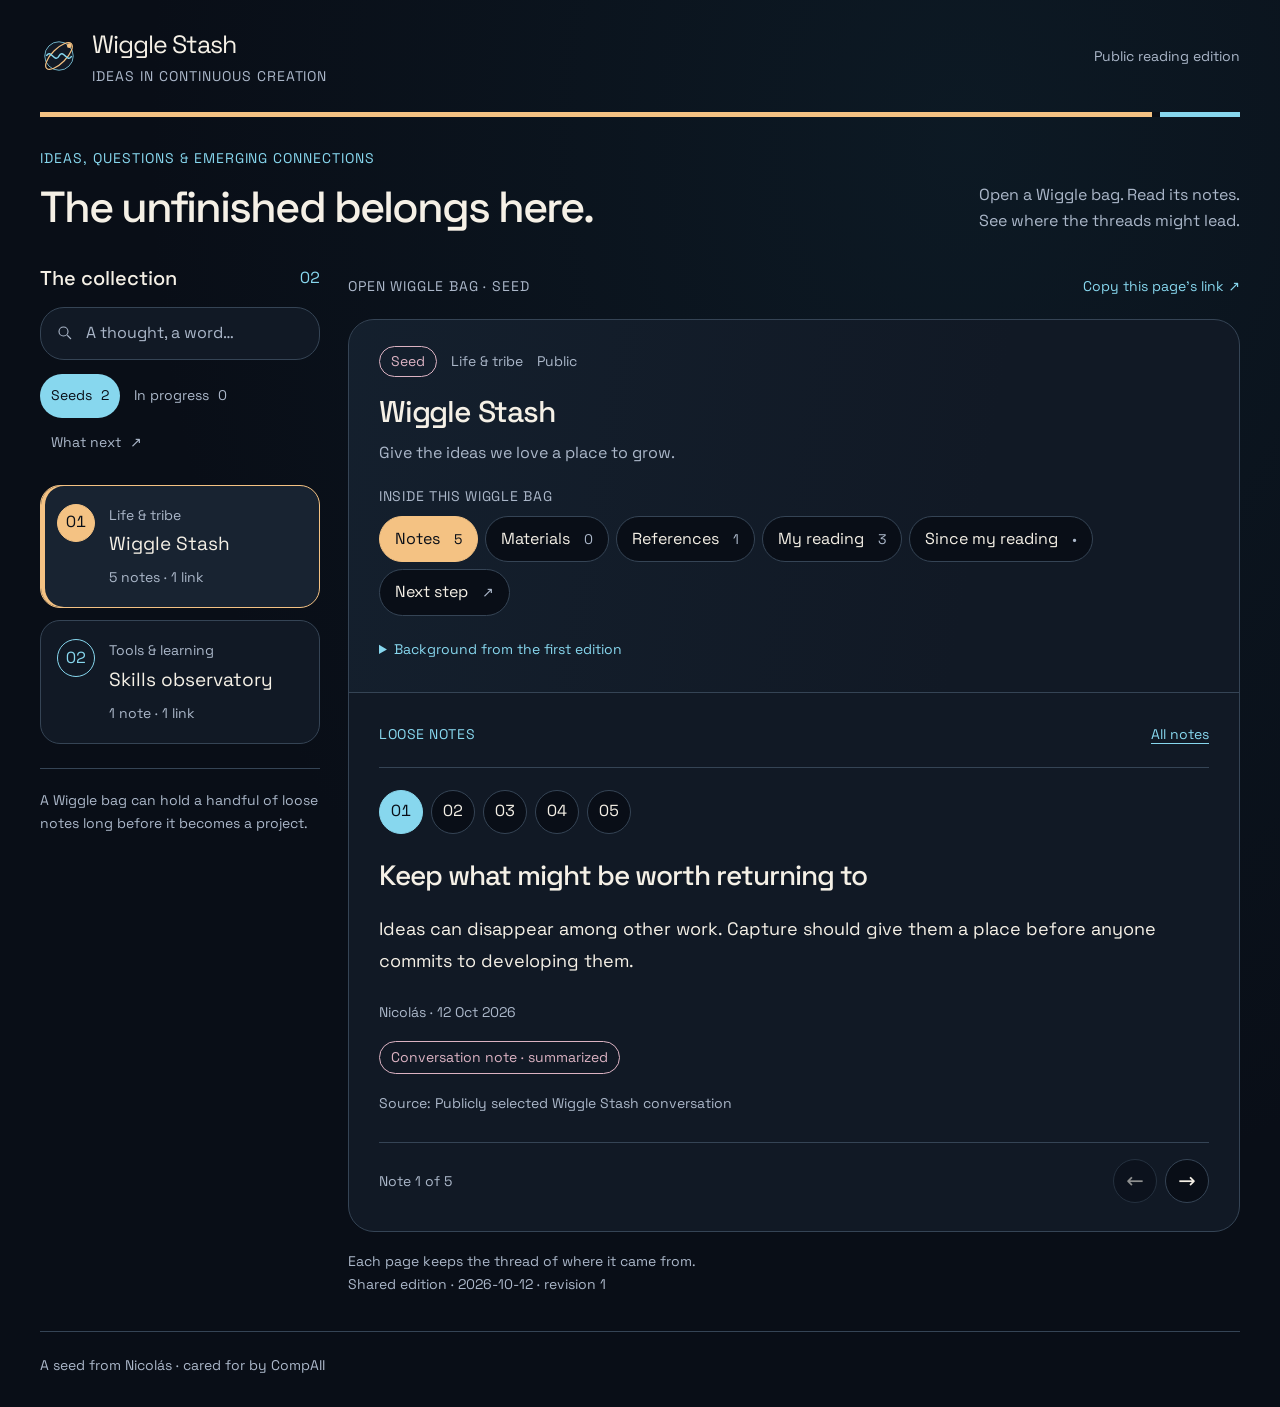
==== commit 8f9f3722: "Preserve selected edition addresses and describe foreground checkpoint support" ====
--- a/public/wiggle-stash/index.html
+++ b/public/wiggle-stash/index.html
@@ -12,8 +12,9 @@
 </head>
 <body>
   <a class="skip" href="#notebook">Skip to the open Wiggle bag</a>
+  <nav id="edition-links" class="edition-links" aria-label="Other selected editions" hidden></nav>
   <div class="shell">
-    <header class="masthead"><a class="brand" href="./"><img src="mark.svg" width="38" height="38" alt=""><span>Wiggle Stash<small>IDEAS IN CONTINUOUS CREATION</small></span></a><div class="home-links"><span class="public-label">Public reading edition</span></div></header>
+    <header class="masthead"><a class="brand" href="./"><img src="mark.svg" width="38" height="38" alt=""><span>Wiggle Stash<small>IDEAS IN CONTINUOUS CREATION</small></span></a><div class="home-links"><span class="public-label">Selected reading edition</span></div></header>
     <main>
       <div class="welcome"><div><p class="eyebrow">IDEAS, QUESTIONS & EMERGING CONNECTIONS</p><h1>The unfinished belongs here.</h1></div><p>Open a Wiggle bag. Read its notes. <br>See where the threads might lead.</p></div>
       <div class="desk">
--- a/public/wiggle-stash/style.css
+++ b/public/wiggle-stash/style.css
@@ -5,3 +5,8 @@
 @media(max-width:760px){.shell{padding:0 18px}.masthead{padding:18px 0}.brand{font-size:24px}.brand small{letter-spacing:.03em}.home-links{display:none}.welcome{display:block;padding:24px 0}.eyebrow{display:none}.welcome>p{margin-top:12px;max-width:none}.welcome>p br{display:none}.desk{grid-template-columns:1fr;gap:24px}.collection-heading{margin-bottom:12px}.views{margin:12px 0}.bag-list{grid-template-columns:1fr 1fr}.bag-choice{padding:14px 12px;gap:10px}.mini-journal{width:30px;height:30px}.choice-domain{display:none}.choice-title{font-size:17px;margin:0 0 8px}.collection-note{display:none}.context-page{padding:22px 22px 16px}.entry-page{padding:18px 22px 24px}.bag-title{font-size:28px}.note-heading{font-size:26px}.contents{gap:6px}.contents button{padding:8px 13px}.notebook-topline{gap:5px}.binding{border-radius:20px}.connection-card{padding:16px 18px}}
 @media(max-width:380px){.bag-list{grid-template-columns:1fr}.bag-choice{align-items:center}.choice-title{margin:0 0 6px}.context-page,.entry-page{padding-left:18px;padding-right:18px}.brand img{width:32px}.brand{gap:10px}}
 @media(prefers-reduced-motion:reduce){*{animation:none!important;transition:none!important}html{scroll-behavior:auto}}
+
+.reading-occasion,.reading-request{border-left:3px solid var(--amber);padding-left:14px}.reading-changes{margin-bottom:22px}.reading-changes p{font-size:14px;color:var(--muted);margin-bottom:8px}.association-group{margin:24px 0}.association-group .connection-card{margin-bottom:16px}.association-group .source-detail{overflow-wrap:anywhere}.association-group h5{font-size:19px;margin:0 0 12px}.association-group details{margin-top:12px}
+.edition-links { display: flex; justify-content: flex-end; gap: 1rem; padding: .7rem 1.2rem; }
+.edition-links[hidden] { display: none; }
+.edition-links a { color: var(--cyan, #8de1e8); font-size: .9rem; }
